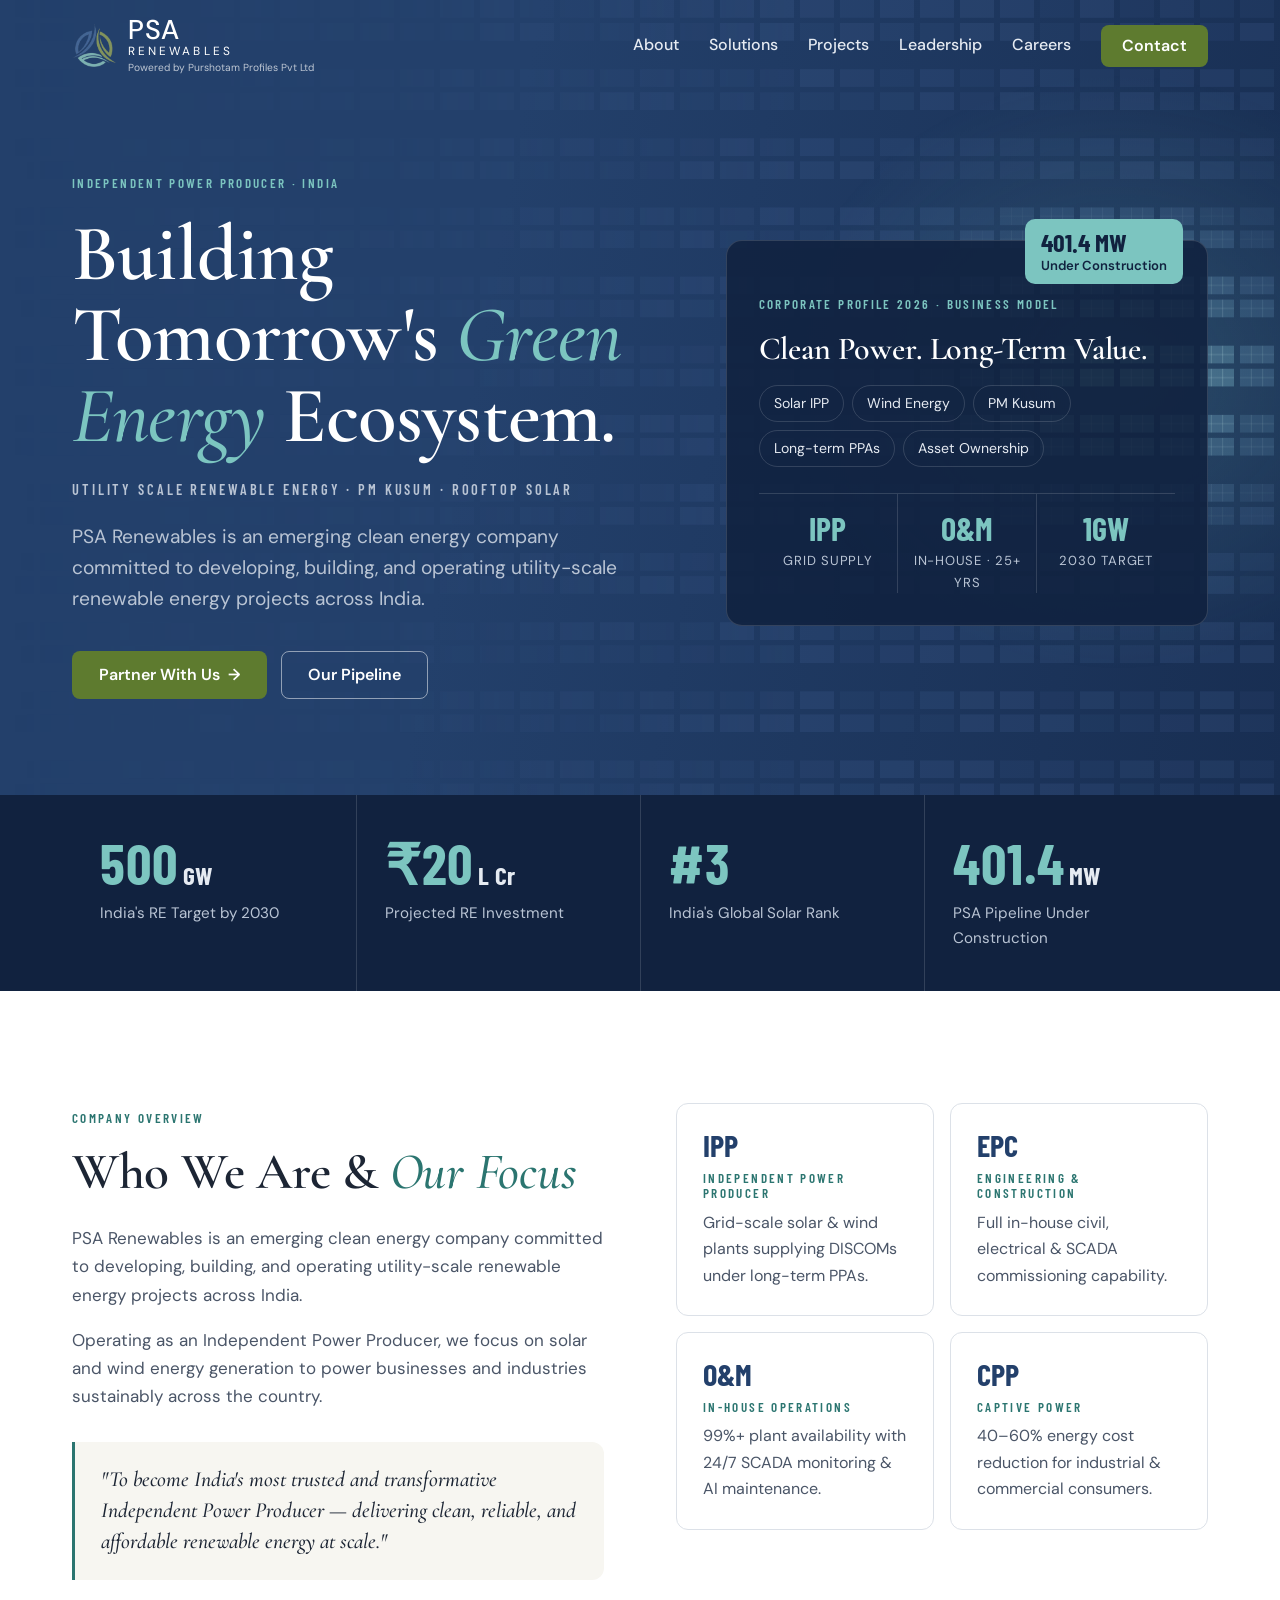
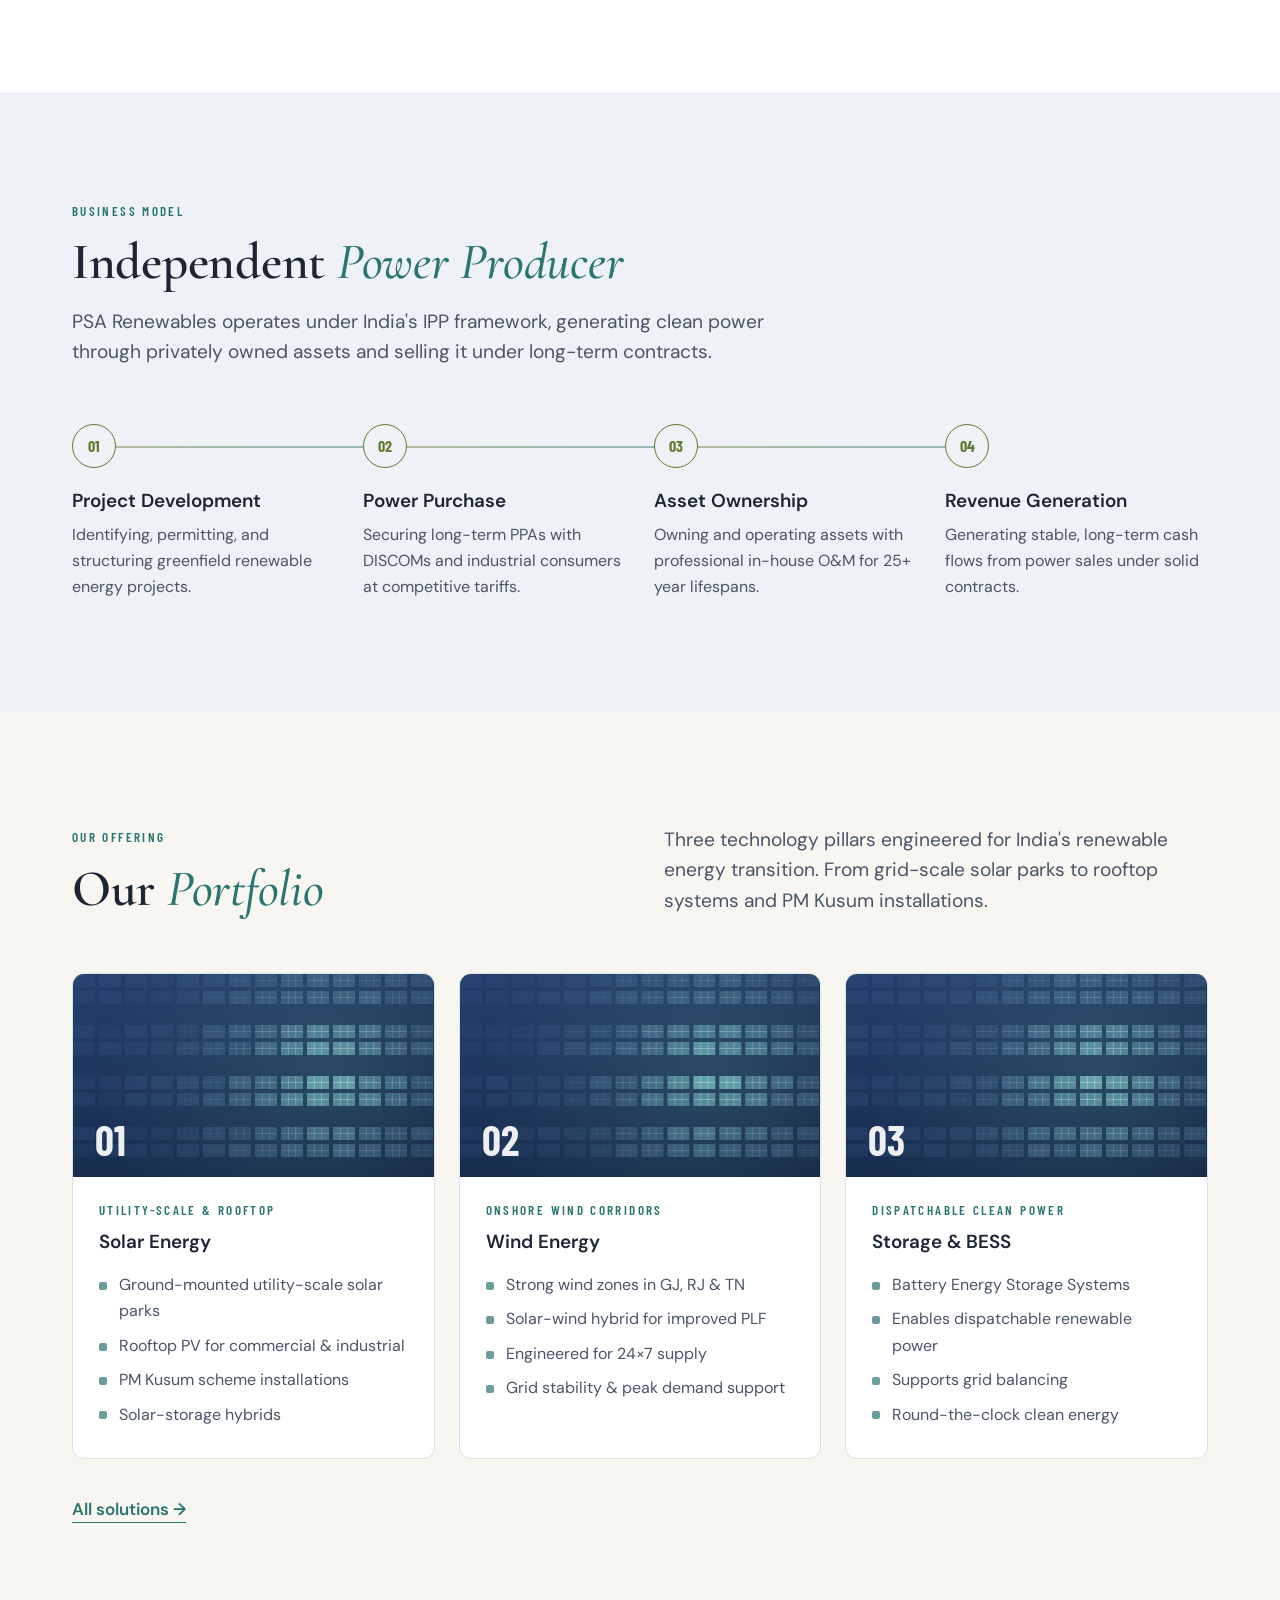
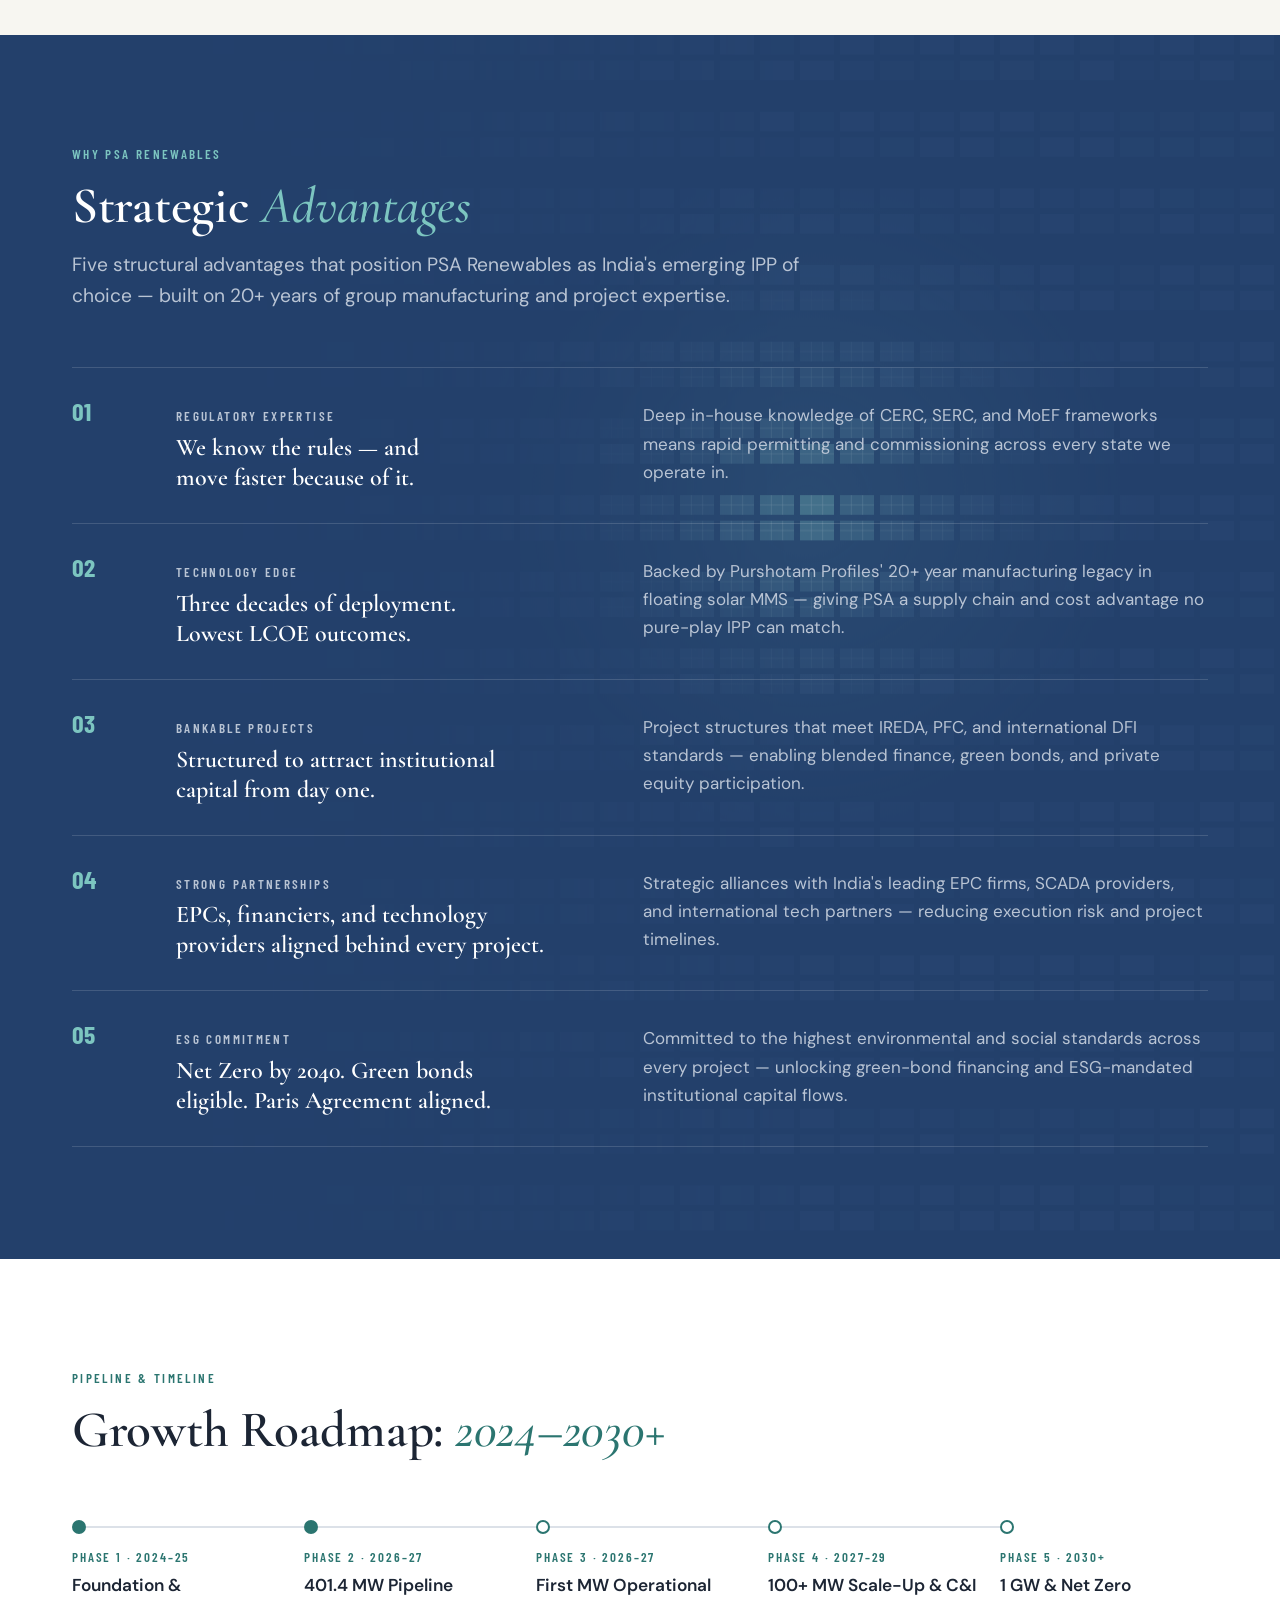
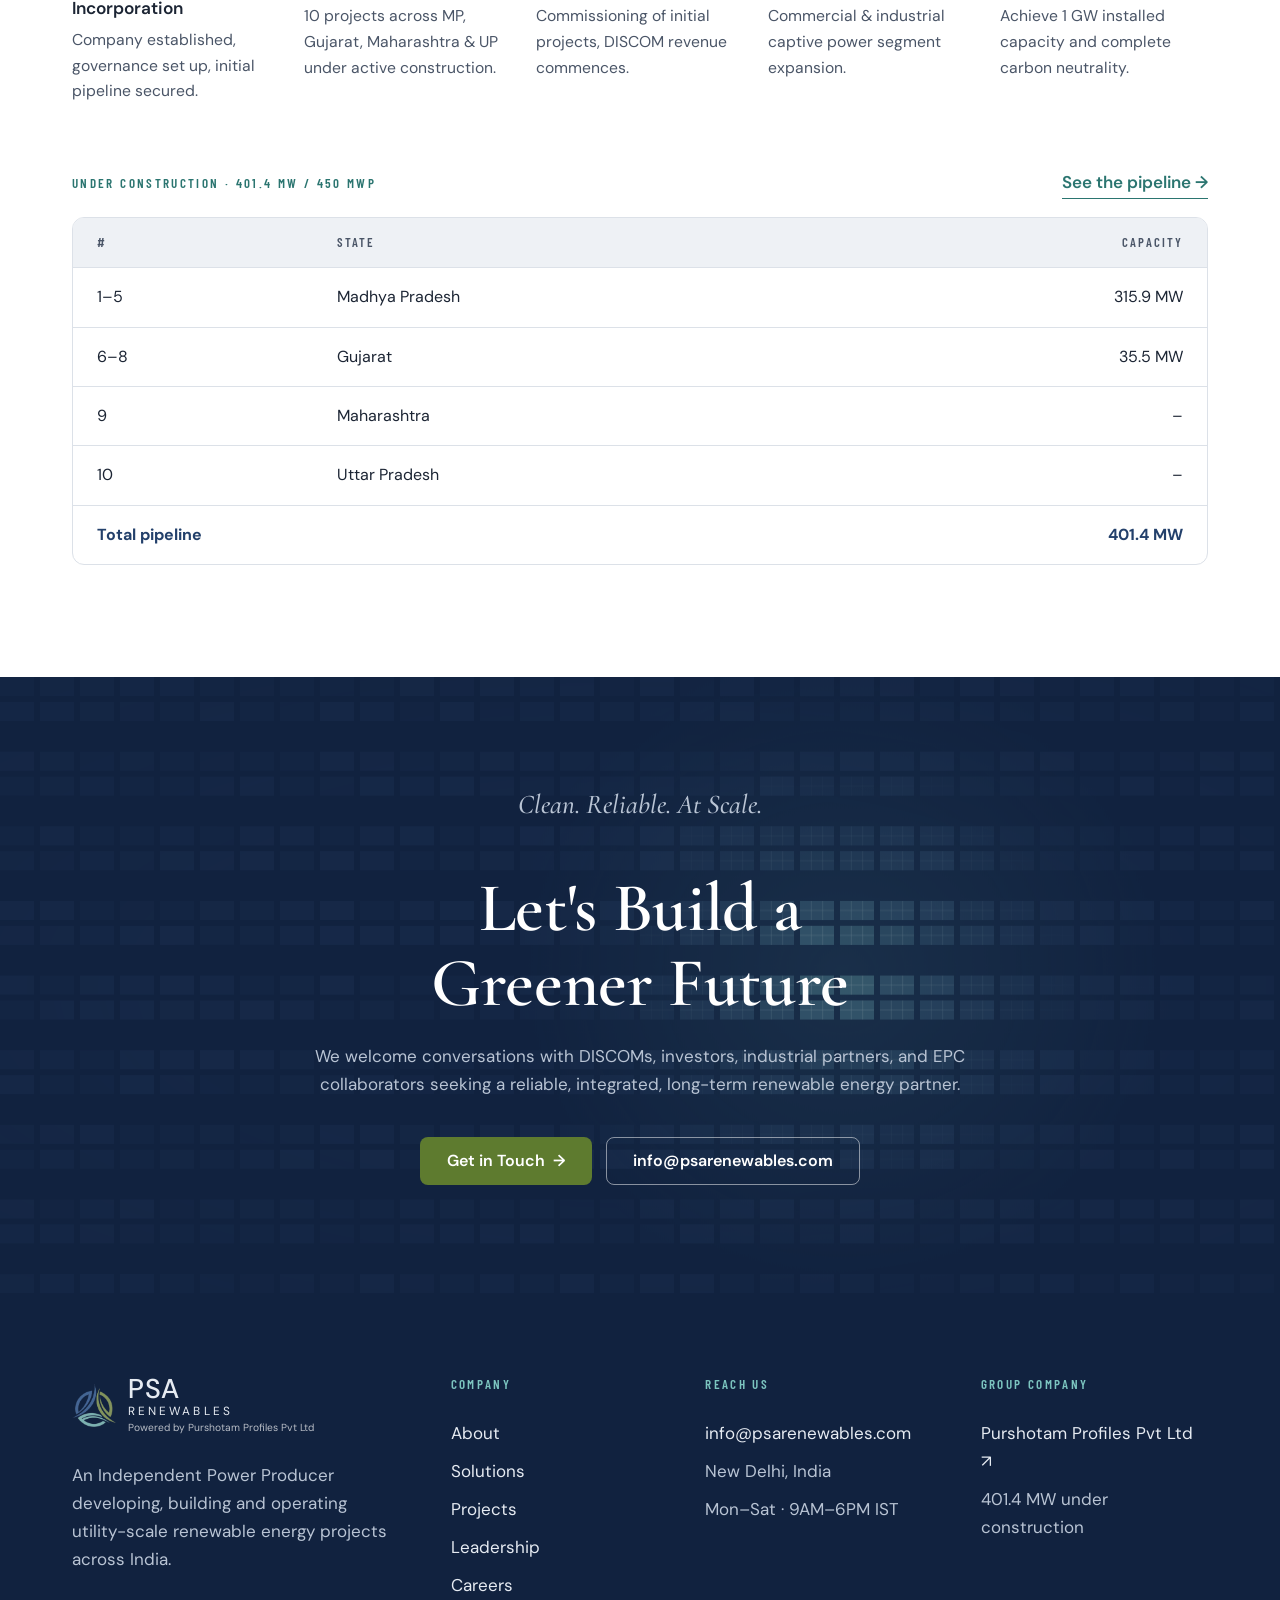
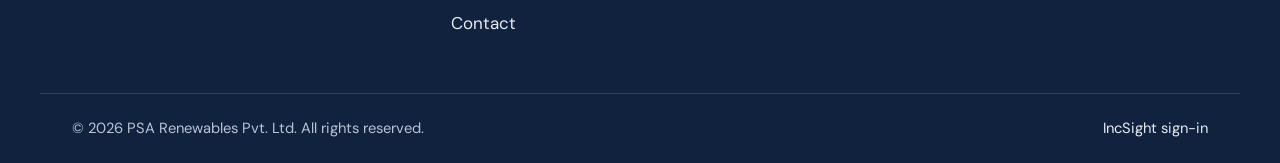
==== index.html @ 925f179a "PSA Renewables website draft Co-Authored-By: Claude Opus 5.5 <noreply@anthropic.com>" ====
<!doctype html>
<html lang="en">
<head>
  <meta charset="utf-8">
  <meta name="viewport" content="width=device-width, initial-scale=1">
  <title>PSA Renewables | Building Tomorrow's Green Energy Ecosystem</title>
  <meta name="description" content="PSA Renewables is an emerging clean energy company committed to developing, building, and operating utility-scale renewable energy projects across India.">
  <link rel="icon" href="assets/logo-mark.png">
  <link rel="preconnect" href="https://fonts.googleapis.com">
  <link rel="preconnect" href="https://fonts.gstatic.com" crossorigin>
  <link href="https://fonts.googleapis.com/css2?family=Barlow+Condensed:wght@600;700&family=Cormorant+Garamond:ital,wght@0,500;0,600;1,500&family=DM+Sans:opsz,wght@9..40,400;9..40,500;9..40,600;9..40,700&display=swap" rel="stylesheet">
  <link rel="stylesheet" href="styles.css">
</head>
<body data-page="home">
  <main id="main">
    <section class="hero">
      <canvas class="panel-field" aria-hidden="true"></canvas>
      <div class="wrap hero-grid">
        <div>
          <span class="label reveal">Independent Power Producer · India</span>
          <h1 class="display reveal">Building Tomorrow's <em class="accent">Green Energy</em> Ecosystem.</h1>
          <p class="tagline reveal">Utility Scale Renewable Energy · PM Kusum · Rooftop Solar</p>
          <p class="lead reveal">PSA Renewables is an emerging clean energy company committed to developing, building, and operating utility-scale renewable energy projects across India.</p>
          <div class="actions reveal">
            <a href="contact.html" class="btn btn-primary">Partner With Us <span aria-hidden="true">→</span></a>
            <a href="projects.html" class="btn btn-ghost">Our Pipeline</a>
          </div>
        </div>
        <aside class="profile reveal" aria-label="Corporate profile">
          <div class="badge"><b><span data-site="pipelineMW">401.4</span> MW</b><span>Under Construction</span></div>
          <span class="label">Corporate Profile 2026 · Business Model</span>
          <h2>Clean Power. Long-Term Value.</h2>
          <ul class="chips">
            <li>Solar IPP</li><li>Wind Energy</li><li>PM Kusum</li><li>Long-term PPAs</li><li>Asset Ownership</li>
          </ul>
          <div class="profile-stats">
            <div><b>IPP</b><span>Grid Supply</span></div>
            <div><b>O&amp;M</b><span>In-House · 25+ Yrs</span></div>
            <div><b>1GW</b><span>2030 Target</span></div>
          </div>
        </aside>
      </div>
    </section>

    <section class="stats" aria-label="Key figures">
      <div class="wrap stats-grid reveal">
        <div class="stat"><b><span data-count="500">500</span><small>GW</small></b><span>India's RE Target by 2030</span></div>
        <div class="stat"><b>₹<span data-count="20">20</span><small>L Cr</small></b><span>Projected RE Investment</span></div>
        <div class="stat"><b>#<span data-count="3">3</span></b><span>India's Global Solar Rank</span></div>
        <div class="stat"><b><span data-count="401.4">401.4</span><small>MW</small></b><span>PSA Pipeline Under Construction</span></div>
      </div>
    </section>

    <section class="section white">
      <div class="wrap two-col">
        <div class="prose">
          <span class="label reveal">Company Overview</span>
          <h2 class="reveal">Who We Are &amp; <em class="accent">Our Focus</em></h2>
          <p class="reveal">PSA Renewables is an emerging clean energy company committed to developing, building, and operating utility-scale renewable energy projects across India.</p>
          <p class="reveal">Operating as an Independent Power Producer, we focus on solar and wind energy generation to power businesses and industries sustainably across the country.</p>
          <blockquote class="quote reveal">"To become India's most trusted and transformative Independent Power Producer — delivering clean, reliable, and affordable renewable energy at scale."</blockquote>
        </div>
        <div class="tiles">
          <article class="tile reveal"><span class="code">IPP</span><span class="label">Independent Power Producer</span><p>Grid-scale solar &amp; wind plants supplying DISCOMs under long-term PPAs.</p></article>
          <article class="tile reveal"><span class="code">EPC</span><span class="label">Engineering &amp; Construction</span><p>Full in-house civil, electrical &amp; SCADA commissioning capability.</p></article>
          <article class="tile reveal"><span class="code">O&amp;M</span><span class="label">In-House Operations</span><p>99%+ plant availability with 24/7 SCADA monitoring &amp; AI maintenance.</p></article>
          <article class="tile reveal"><span class="code">CPP</span><span class="label">Captive Power</span><p>40–60% energy cost reduction for industrial &amp; commercial consumers.</p></article>
        </div>
      </div>
    </section>

    <section class="section mist">
      <div class="wrap">
        <div class="section-head">
          <span class="label reveal">Business Model</span>
          <h2 class="reveal">Independent <em class="accent">Power Producer</em></h2>
          <p class="lead reveal">PSA Renewables operates under India's IPP framework, generating clean power through privately owned assets and selling it under long-term contracts.</p>
        </div>
        <ol class="steps">
          <li class="reveal"><h3>Project Development</h3><p>Identifying, permitting, and structuring greenfield renewable energy projects.</p></li>
          <li class="reveal"><h3>Power Purchase</h3><p>Securing long-term PPAs with DISCOMs and industrial consumers at competitive tariffs.</p></li>
          <li class="reveal"><h3>Asset Ownership</h3><p>Owning and operating assets with professional in-house O&amp;M for 25+ year lifespans.</p></li>
          <li class="reveal"><h3>Revenue Generation</h3><p>Generating stable, long-term cash flows from power sales under solid contracts.</p></li>
        </ol>
      </div>
    </section>

    <section class="section">
      <div class="wrap">
        <div class="section-head split">
          <div class="stack">
            <span class="label reveal">Our Offering</span>
            <h2 class="reveal">Our <em class="accent">Portfolio</em></h2>
          </div>
          <p class="lead reveal">Three technology pillars engineered for India's renewable energy transition. From grid-scale solar parks to rooftop systems and PM Kusum installations.</p>
        </div>
        <div class="cards">
          <article class="card reveal">
            <div class="media"><canvas class="panel-art" aria-hidden="true"></canvas><span class="num">01</span></div>
            <div class="card-body">
              <span class="label">Utility-Scale &amp; Rooftop</span>
              <h3>Solar Energy</h3>
              <ul><li>Ground-mounted utility-scale solar parks</li><li>Rooftop PV for commercial &amp; industrial</li><li>PM Kusum scheme installations</li><li>Solar-storage hybrids</li></ul>
            </div>
          </article>
          <article class="card reveal">
            <div class="media"><canvas class="panel-art" aria-hidden="true"></canvas><span class="num">02</span></div>
            <div class="card-body">
              <span class="label">Onshore Wind Corridors</span>
              <h3>Wind Energy</h3>
              <ul><li>Strong wind zones in GJ, RJ &amp; TN</li><li>Solar-wind hybrid for improved PLF</li><li>Engineered for 24×7 supply</li><li>Grid stability &amp; peak demand support</li></ul>
            </div>
          </article>
          <article class="card reveal">
            <div class="media"><canvas class="panel-art" aria-hidden="true"></canvas><span class="num">03</span></div>
            <div class="card-body">
              <span class="label">Dispatchable Clean Power</span>
              <h3>Storage &amp; BESS</h3>
              <ul><li>Battery Energy Storage Systems</li><li>Enables dispatchable renewable power</li><li>Supports grid balancing</li><li>Round-the-clock clean energy</li></ul>
            </div>
          </article>
        </div>
        <p class="reveal after"><a href="solutions.html" class="link">All solutions →</a></p>
      </div>
    </section>

    <section class="section dark">
      <canvas class="panel-field" aria-hidden="true"></canvas>
      <div class="wrap">
        <div class="section-head">
          <span class="label reveal">Why PSA Renewables</span>
          <h2 class="reveal">Strategic <em class="accent">Advantages</em></h2>
          <p class="lead reveal">Five structural advantages that position PSA Renewables as India's emerging IPP of choice — built on 20+ years of group manufacturing and project expertise.</p>
        </div>
        <ol class="ledger">
          <li class="reveal"><span class="n">01</span><div><span class="label">Regulatory Expertise</span><h3>We know the rules — and move faster because of it.</h3></div><p>Deep in-house knowledge of CERC, SERC, and MoEF frameworks means rapid permitting and commissioning across every state we operate in.</p></li>
          <li class="reveal"><span class="n">02</span><div><span class="label">Technology Edge</span><h3>Three decades of deployment. Lowest LCOE outcomes.</h3></div><p>Backed by Purshotam Profiles' 20+ year manufacturing legacy in floating solar MMS — giving PSA a supply chain and cost advantage no pure-play IPP can match.</p></li>
          <li class="reveal"><span class="n">03</span><div><span class="label">Bankable Projects</span><h3>Structured to attract institutional capital from day one.</h3></div><p>Project structures that meet IREDA, PFC, and international DFI standards — enabling blended finance, green bonds, and private equity participation.</p></li>
          <li class="reveal"><span class="n">04</span><div><span class="label">Strong Partnerships</span><h3>EPCs, financiers, and technology providers aligned behind every project.</h3></div><p>Strategic alliances with India's leading EPC firms, SCADA providers, and international tech partners — reducing execution risk and project timelines.</p></li>
          <li class="reveal"><span class="n">05</span><div><span class="label">ESG Commitment</span><h3>Net Zero by 2040. Green bonds eligible. Paris Agreement aligned.</h3></div><p>Committed to the highest environmental and social standards across every project — unlocking green-bond financing and ESG-mandated institutional capital flows.</p></li>
        </ol>
      </div>
    </section>

    <section class="section white">
      <div class="wrap">
        <div class="section-head">
          <span class="label reveal">Pipeline &amp; Timeline</span>
          <h2 class="reveal">Growth Roadmap: <em class="accent">2024–2030+</em></h2>
        </div>
        <div data-render="phases"></div>
        <div class="table-caption reveal">
          <span class="label">Under Construction · <span data-site="pipelineMW">401.4</span> MW / <span data-site="pipelineMWp">450</span> MWp</span>
          <a href="projects.html" class="link">See the pipeline →</a>
        </div>
        <div class="table-wrap reveal" data-render="pipeline"></div>
      </div>
    </section>

    <section class="section deep cta">
      <canvas class="panel-field full" aria-hidden="true"></canvas>
      <div class="wrap">
        <p class="motto reveal">Clean. Reliable. At Scale.</p>
        <h2 class="reveal">Let's Build a Greener Future</h2>
        <p class="reveal">We welcome conversations with DISCOMs, investors, industrial partners, and EPC collaborators seeking a reliable, integrated, long-term renewable energy partner.</p>
        <div class="actions center reveal">
          <a href="contact.html" class="btn btn-primary">Get in Touch <span aria-hidden="true">→</span></a>
          <a data-site-href="mailto:email" href="mailto:info@psarenewables.com" class="btn btn-ghost" data-site="email">info@psarenewables.com</a>
        </div>
      </div>
    </section>
  </main>

  <script src="js/site.js"></script>
  <script src="js/layout.js"></script>
  <script src="js/main.js"></script>
</body>
</html>
---- styles.css ----
:root {
  --serif: 'Cormorant Garamond', Georgia, serif;
  --sans: 'DM Sans', system-ui, -apple-system, 'Segoe UI', sans-serif;
  --cond: 'Barlow Condensed', 'Arial Narrow', sans-serif;

  --navy: #23406B;
  --navy-deep: #182E52;
  --navy-ink: #11223F;
  --teal: #7CC5C0;
  --teal-ink: #2B7570;
  --olive: #5E7B2F;
  --olive-hover: #4F6A24;
  --olive-light: #8FB060;
  --paper: #F7F6F1;
  --mist: #EEF1F5;
  --white: #FFFFFF;

  --text: #1C2534;
  --muted: #4A5567;
  --on-dark: #E6EBF2;
  --muted-dark: #B9C4D4;
  --line: #DCE1E8;
  --line-dark: rgba(255, 255, 255, .14);

  --radius: 12px;
  --section: 112px;
  --ease: cubic-bezier(.2, .7, .2, 1);
}

*, *::before, *::after { box-sizing: border-box; }
html { -webkit-text-size-adjust: 100%; scroll-behavior: smooth; }
body { margin: 0; background: var(--paper); color: var(--text); font: 400 1.0625rem/1.65 var(--sans); -webkit-font-smoothing: antialiased; }
img { max-width: 100%; display: block; }
a { color: inherit; }
h1, h2, h3 { margin: 0; text-wrap: balance; }
p { margin: 0 0 1em; }
p:last-child { margin-bottom: 0; }
:focus-visible { outline: 2px solid var(--teal); outline-offset: 3px; }
.skip { position: absolute; left: -9999px; top: 8px; z-index: 100; background: var(--white); color: var(--navy); padding: 10px 16px; border-radius: 8px; }
.skip:focus { left: 16px; }

.wrap { width: 100%; max-width: 1200px; margin: 0 auto; padding: 0 32px; }

/* ---------- Type ---------- */
.display { font: 600 clamp(3rem, 6.2vw, 5.4rem)/1.02 var(--serif); letter-spacing: -.01em; }
h2, .h2 { font: 600 clamp(2.2rem, 4vw, 3.4rem)/1.08 var(--serif); letter-spacing: -.005em; }
h3 { font: 600 1.18rem/1.35 var(--sans); }
em.accent { font-style: italic; font-weight: 500; color: var(--teal-ink); }
.dark em.accent, .hero em.accent, .page-hero em.accent { color: var(--teal); }
.label { display: inline-block; font: 600 .82rem/1.2 var(--cond); letter-spacing: .18em; text-transform: uppercase; color: var(--teal-ink); }
.dark .label, .hero .label, .page-hero .label { color: var(--teal); }
.lead { font-size: 1.2rem; line-height: 1.6; color: var(--muted); max-width: 60ch; }
.dark .lead, .hero .lead, .page-hero .lead { color: var(--muted-dark); }
.muted { color: var(--muted); }
.section-head { display: grid; gap: 16px; max-width: 760px; margin-bottom: 56px; }
.section-head.center { margin-inline: auto; text-align: center; justify-items: center; }
.stack { display: grid; gap: 16px; }
.prose h2 { margin: 14px 0 24px; }
.after { margin-top: 36px; }
.actions.center { justify-content: center; }
.section-head.split { max-width: none; grid-template-columns: 1fr 1fr; align-items: end; gap: 48px; }

/* ---------- Buttons ---------- */
.btn { display: inline-flex; align-items: center; justify-content: center; gap: 8px; min-height: 48px; padding: 0 26px; border-radius: 8px; font: 600 1rem/1 var(--sans); text-decoration: none; border: 1.5px solid transparent; transition: background .2s, border-color .2s, color .2s, transform .2s var(--ease); }
.btn:hover { transform: translateY(-1px); }
.btn-primary { background: var(--olive); color: #fff; }
.btn-primary:hover { background: var(--olive-hover); }
.btn-ghost { border-color: rgba(255, 255, 255, .5); color: #fff; }
.btn-ghost:hover { border-color: #fff; background: rgba(255, 255, 255, .06); }
.btn-outline { border-color: var(--navy); color: var(--navy); }
.btn-outline:hover { background: var(--navy); color: #fff; }
.link { color: var(--teal-ink); font-weight: 600; text-decoration: none; border-bottom: 1.5px solid currentColor; padding-bottom: 2px; }
.dark .link { color: var(--teal); }
.actions { display: flex; flex-wrap: wrap; gap: 14px; }

/* ---------- Brand lockup ---------- */
.brand { display: inline-flex; align-items: center; gap: 12px; text-decoration: none; color: #fff; }
.brand-mark { width: 44px; height: auto; flex: none; }
.brand-text { display: flex; flex-direction: column; line-height: 1; }
.brand-psa { font: 500 1.7rem/.9 var(--sans); letter-spacing: .02em; }
.brand-ren { font: 400 .74rem/1 var(--sans); letter-spacing: .26em; text-transform: uppercase; margin-top: 4px; }
.brand-sub { font: 400 .64rem/1 var(--sans); color: rgba(255, 255, 255, .7); margin-top: 5px; }

/* ---------- Nav ---------- */
.nav { position: fixed; inset: 0 0 auto; z-index: 50; color: #fff; transition: background .3s, box-shadow .3s, padding .3s; padding: 18px 0; }
.nav.scrolled, .nav.open { background: rgba(17, 34, 63, .94); backdrop-filter: blur(12px); -webkit-backdrop-filter: blur(12px); box-shadow: 0 1px 0 var(--line-dark); padding: 10px 0; }
.nav-inner { display: flex; align-items: center; gap: 32px; }
.nav-links { display: flex; align-items: center; gap: 30px; margin-left: auto; font: 500 1rem/1 var(--sans); }
.nav-links a:not(.btn) { text-decoration: none; color: var(--on-dark); padding: 8px 0; border-bottom: 2px solid transparent; transition: color .2s, border-color .2s; }
.nav-links a:not(.btn):hover { color: #fff; }
.nav-links a[aria-current="page"]:not(.btn) { color: #fff; border-color: var(--teal); }
.nav-cta { min-height: 42px; padding: 0 20px; }
.nav-toggle { display: none; margin-left: auto; width: 44px; height: 44px; padding: 12px 10px; background: none; border: 0; cursor: pointer; }
.nav-toggle span { display: block; height: 2px; background: #fff; margin: 6px 0; transition: transform .3s; }
.nav.open .nav-toggle span:first-child { transform: translateY(4px) rotate(45deg); }
.nav.open .nav-toggle span:last-child { transform: translateY(-4px) rotate(-45deg); }

/* ---------- Panel fields ---------- */
.panel-field, .panel-art { position: absolute; inset: 0; width: 100%; height: 100%; display: block; }
.panel-field { -webkit-mask-image: linear-gradient(90deg, transparent 0%, rgba(0, 0, 0, .25) 30%, #000 62%); mask-image: linear-gradient(90deg, transparent 0%, rgba(0, 0, 0, .25) 30%, #000 62%); }
.section .panel-field { opacity: .45; }
.panel-field.full { -webkit-mask-image: radial-gradient(120% 100% at 50% 50%, #000 30%, rgba(0, 0, 0, .35) 100%); mask-image: radial-gradient(120% 100% at 50% 50%, #000 30%, rgba(0, 0, 0, .35) 100%); }

/* ---------- Hero ---------- */
.hero { position: relative; overflow: hidden; color: #fff; background: linear-gradient(100deg, var(--navy) 0%, var(--navy) 38%, var(--navy-deep) 100%); padding: 168px 0 96px; }
.hero-grid { position: relative; z-index: 2; display: grid; grid-template-columns: 1.1fr .9fr; gap: 64px; align-items: center; }
.hero .display { margin: 18px 0 22px; }
.hero .tagline { font: 600 .9rem/1.5 var(--cond); letter-spacing: .2em; text-transform: uppercase; color: var(--muted-dark); margin-bottom: 22px; }
.hero .lead { margin-bottom: 36px; }

.profile { background: rgba(17, 34, 63, .88); border: 1px solid var(--line-dark); border-radius: 16px; padding: 48px 32px 32px; position: relative; }
.profile .badge { position: absolute; top: -22px; right: 24px; background: var(--teal); color: var(--navy-ink); border-radius: 10px; padding: 10px 16px; line-height: 1.1; }
.profile .badge b { display: block; font: 700 1.6rem/1 var(--cond); }
.profile .badge > span { font: 600 .82rem/1 var(--sans); }
.profile h2 { font: 600 2rem/1.1 var(--serif); margin: 14px 0 18px; }
.chips { display: flex; flex-wrap: wrap; gap: 8px; margin: 0; padding: 0; list-style: none; }
.chips li { border: 1px solid var(--line-dark); border-radius: 999px; padding: 6px 14px; font-size: .88rem; color: var(--on-dark); }
.profile-stats { display: grid; grid-template-columns: repeat(3, 1fr); margin-top: 26px; border-top: 1px solid var(--line-dark); }
.profile-stats div { padding: 18px 8px 0; text-align: center; }
.profile-stats div + div { border-left: 1px solid var(--line-dark); }
.profile-stats b { display: block; font: 700 2rem/1 var(--cond); color: var(--teal); }
.profile-stats span { display: block; margin-top: 6px; font-size: .82rem; letter-spacing: .06em; text-transform: uppercase; color: var(--muted-dark); }

/* ---------- Stats band ---------- */
.stats { background: var(--navy-ink); color: #fff; }
.stats-grid { display: grid; grid-template-columns: repeat(4, 1fr); }
.stat { padding: 40px 28px; }
.stat + .stat { border-left: 1px solid var(--line-dark); }
.stat b { display: block; font: 700 clamp(2.6rem, 4.4vw, 3.6rem)/1 var(--cond); color: var(--teal); letter-spacing: .01em; }
.stat b small { font-size: .45em; margin-left: 4px; color: var(--on-dark); }
.stat > span { display: block; margin-top: 10px; font-size: .95rem; color: var(--muted-dark); }

/* ---------- Sections ---------- */
.section { padding: var(--section) 0; position: relative; }
.section.white { background: var(--white); }
.section.mist { background: var(--mist); }
.section.dark { background: var(--navy); color: #fff; overflow: hidden; }
.section.deep { background: var(--navy-ink); color: #fff; overflow: hidden; }
.section.dark p, .section.deep p { color: var(--muted-dark); }
.section > .wrap { position: relative; z-index: 2; }

.two-col { display: grid; grid-template-columns: 1fr 1fr; gap: 72px; align-items: start; }
.prose p { color: var(--muted); }
.quote { margin: 32px 0 0; padding: 22px 26px; border-left: 3px solid var(--teal-ink); background: var(--white); font: italic 500 1.35rem/1.45 var(--serif); color: var(--text); border-radius: 0 var(--radius) var(--radius) 0; }
.mist .quote, .white .quote { background: var(--paper); }

.tiles { display: grid; grid-template-columns: 1fr 1fr; gap: 16px; }
.tile { display: grid; align-content: start; justify-items: start; background: var(--white); border: 1px solid var(--line); border-radius: var(--radius); padding: 26px; transition: border-color .25s, transform .25s var(--ease), box-shadow .25s; }
.tile:hover { border-color: #B8C4D4; transform: translateY(-3px); box-shadow: 0 12px 30px -18px rgba(17, 34, 63, .35); }
.tile .code { font: 700 1.9rem/1 var(--cond); color: var(--navy); }
.tile .label { margin: 10px 0 8px; }
.tile p { color: var(--muted); font-size: 1rem; }

/* Numbered steps joined by a line */
.steps { list-style: none; margin: 0; padding: 0; display: grid; grid-template-columns: repeat(var(--n, 4), 1fr); gap: 28px; counter-reset: step; }
.steps li { position: relative; padding-top: 64px; counter-increment: step; }
.steps li::before { content: counter(step, decimal-leading-zero); position: absolute; top: 0; left: 0; width: 44px; height: 44px; border-radius: 50%; display: grid; place-items: center; border: 1.5px solid var(--olive); color: var(--olive); font: 700 1rem/1 var(--cond); background: inherit; z-index: 1; }
.steps li::after { content: ""; position: absolute; top: 22px; left: 44px; right: -28px; height: 1.5px; background: linear-gradient(90deg, var(--olive), var(--teal-ink)); opacity: .45; }
.steps li:last-child::after { display: none; }
.steps p { color: var(--muted); font-size: 1rem; margin-top: 8px; }
.steps .stage { display: block; font: 600 .8rem/1 var(--cond); letter-spacing: .16em; text-transform: uppercase; color: var(--teal-ink); margin-bottom: 8px; }

/* Cards with panel artwork */
.cards { display: grid; grid-template-columns: repeat(var(--n, 3), 1fr); gap: 24px; }
.card { background: var(--white); border: 1px solid var(--line); border-radius: var(--radius); overflow: hidden; display: flex; flex-direction: column; transition: transform .3s var(--ease), box-shadow .3s; }
.card:hover { transform: translateY(-4px); box-shadow: 0 18px 40px -22px rgba(17, 34, 63, .45); }
.media { position: relative; aspect-ratio: 16 / 9; background: linear-gradient(160deg, var(--navy) 0%, var(--navy-ink) 100%); overflow: hidden; }
.media img { position: absolute; inset: 0; width: 100%; height: 100%; object-fit: cover; }
.media .num { position: absolute; left: 22px; bottom: 16px; font: 700 2.6rem/1 var(--cond); color: rgba(255, 255, 255, .92); z-index: 1; }
.card-body { padding: 26px 26px 30px; display: grid; gap: 10px; align-content: start; }
.card-body ul { margin: 8px 0 0; padding: 0; list-style: none; display: grid; gap: 8px; }
.card-body li { position: relative; padding-left: 20px; color: var(--muted); font-size: 1rem; }
.card-body li::before { content: ""; position: absolute; left: 0; top: .62em; width: 8px; height: 8px; border-radius: 2px; background: var(--teal-ink); opacity: .7; }

/* Advantages: a ruled list on dark */
.ledger { list-style: none; margin: 0; padding: 0; border-top: 1px solid var(--line-dark); }
.ledger li { display: grid; grid-template-columns: 72px 1fr 1.3fr; gap: 32px; padding: 30px 0; border-bottom: 1px solid var(--line-dark); align-items: baseline; transition: background .25s; }
.ledger .n { font: 700 1.6rem/1 var(--cond); color: var(--teal); }
.ledger .label { color: var(--muted-dark); margin-bottom: 8px; display: block; }
.ledger h3 { font: 600 1.5rem/1.25 var(--serif); color: #fff; }
.ledger p { margin: 0; }

/* Roadmap */
.phases { list-style: none; margin: 0 0 64px; padding: 0; display: grid; grid-template-columns: repeat(5, 1fr); gap: 24px; }
.phases li { position: relative; padding-top: 36px; }
.phases li::before { content: ""; position: absolute; top: 6px; left: 0; width: 14px; height: 14px; border-radius: 50%; border: 2px solid var(--teal-ink); background: var(--paper); z-index: 1; }
.phases li.done::before { background: var(--teal-ink); }
.phases li::after { content: ""; position: absolute; top: 12px; left: 14px; right: -24px; height: 2px; background: var(--line); }
.phases li:last-child::after { display: none; }
.phase-when { display: block; font: 600 .82rem/1.2 var(--cond); letter-spacing: .14em; text-transform: uppercase; color: var(--teal-ink); margin-bottom: 8px; }
.phases h3 { font-size: 1.08rem; margin-bottom: 6px; }
.phases p { color: var(--muted); font-size: .98rem; }
.white .phases li::before { background: var(--white); }
.white .phases li.done::before { background: var(--teal-ink); }

.table-wrap { overflow-x: auto; border: 1px solid var(--line); border-radius: var(--radius); background: var(--white); }
.pipeline { width: 100%; border-collapse: collapse; font-size: 1rem; }
.pipeline th { text-align: left; font: 600 .8rem/1 var(--cond); letter-spacing: .16em; text-transform: uppercase; color: var(--muted); padding: 18px 24px; border-bottom: 1px solid var(--line); background: var(--mist); }
.pipeline td { padding: 16px 24px; border-bottom: 1px solid var(--line); }
.pipeline td:last-child, .pipeline th:last-child { text-align: right; font-variant-numeric: tabular-nums; }
.pipeline tfoot td { font-weight: 700; border-bottom: 0; color: var(--navy); }
.table-caption { display: flex; justify-content: space-between; align-items: baseline; gap: 16px; flex-wrap: wrap; margin-bottom: 18px; }

/* Call to action */
.cta { text-align: center; }
.cta .wrap { display: grid; justify-items: center; gap: 22px; }
.cta .motto { font: italic 500 1.7rem/1.2 var(--serif); color: var(--teal); }
.cta h2 { font-size: clamp(2.6rem, 5.4vw, 4.4rem); max-width: 16ch; }
.cta p { max-width: 60ch; }

.cta .cta-cards { grid-template-columns: repeat(3, 1fr); justify-items: stretch; text-align: left; margin-top: 48px; gap: 20px; }
.section.dark .tile p, .section.deep .tile p { color: var(--muted); }
.section.dark .tile .label, .section.deep .tile .label { color: var(--teal-ink); }
.section.dark .tile .link, .section.deep .tile .link { color: var(--teal-ink); }

/* ---------- Inner page header ---------- */
.page-hero { position: relative; overflow: hidden; color: #fff; background: linear-gradient(100deg, var(--navy) 0%, var(--navy-deep) 100%); padding: 176px 0 96px; }
.page-hero .wrap { position: relative; z-index: 2; }
.page-hero h1 { font: 600 clamp(2.8rem, 5.6vw, 4.8rem)/1.04 var(--serif); margin: 16px 0 22px; max-width: 22ch; }
.anchor-chips { display: flex; flex-wrap: wrap; gap: 10px; margin-top: 36px; padding: 0; list-style: none; }
.anchor-chips a { display: inline-block; text-decoration: none; border: 1px solid var(--line-dark); border-radius: 999px; padding: 9px 16px; font-size: .95rem; color: var(--on-dark); transition: border-color .2s, background .2s; }
.anchor-chips a:hover { border-color: var(--teal); background: rgba(124, 197, 192, .08); }

/* ---------- Solutions ---------- */
.solution { display: grid; grid-template-columns: 1fr 1.1fr; gap: 64px; align-items: center; padding: 72px 0; border-top: 1px solid var(--line); scroll-margin-top: 90px; }
.solution:first-child { border-top: 0; padding-top: 0; }
.solution:nth-child(even) .solution-media { order: 2; }
.solution-media { position: relative; aspect-ratio: 4 / 3; border-radius: 16px; overflow: hidden; background: linear-gradient(160deg, var(--navy) 0%, var(--navy-ink) 100%); }
.solution-media .flag { position: absolute; left: 20px; bottom: 20px; z-index: 1; background: rgba(17, 34, 63, .9); border: 1px solid var(--line-dark); border-radius: 10px; padding: 14px 18px; color: #fff; }
.solution-media .flag b { display: block; font: 700 2rem/1 var(--cond); color: var(--teal); }
.solution-media .flag span { font-size: .9rem; color: var(--on-dark); }
.solution-media .idx { position: absolute; top: 18px; left: 22px; z-index: 1; font: 700 1rem/1 var(--cond); letter-spacing: .16em; color: rgba(255, 255, 255, .8); }
.solution h2 { margin: 12px 0 8px; font-size: clamp(2rem, 3.4vw, 2.8rem); }
.solution .sub { font: 600 .92rem/1.4 var(--cond); letter-spacing: .12em; text-transform: uppercase; color: var(--muted); margin-bottom: 18px; }
.solution > div > p { color: var(--muted); }
.features { list-style: none; margin: 24px 0; padding: 0; display: grid; gap: 16px; }
.features li { padding-left: 18px; border-left: 2px solid var(--teal-ink); }
.features b { display: block; font-weight: 600; margin-bottom: 2px; }
.features span { color: var(--muted); font-size: 1rem; }
.facts { display: grid; grid-template-columns: repeat(3, 1fr); border-top: 1px solid var(--line); }
.facts div { padding: 16px 12px 0 0; }
.facts b { display: block; font: 700 1.9rem/1 var(--cond); color: var(--navy); }
.facts span { font-size: .9rem; color: var(--muted); }

.platform { display: grid; grid-template-columns: repeat(4, 1fr); gap: 1px; background: var(--line-dark); border: 1px solid var(--line-dark); border-radius: var(--radius); overflow: hidden; }
.platform div { background: var(--navy); padding: 30px 26px; display: grid; gap: 10px; align-content: start; }
.platform b { font: 700 2rem/1 var(--cond); color: var(--teal); margin-top: 10px; }
.platform small { font-size: .85rem; letter-spacing: .1em; text-transform: uppercase; color: var(--muted-dark); }

/* ---------- Contact ---------- */
.reach { display: grid; grid-template-columns: repeat(4, 1fr); gap: 20px; }
.reach.pairs { grid-template-columns: 1fr 1fr; }
.reach .tile { display: grid; gap: 8px; align-content: start; }
.reach .tile b { font: 600 1.15rem/1.35 var(--sans); word-break: break-word; }
.reach .tile a.link { justify-self: start; margin-top: 6px; }
.office { display: grid; grid-template-columns: 1fr 1fr; gap: 24px; margin-top: 24px; }
.office .tile p { color: var(--text); }

/* ---------- Leadership ---------- */
.leaders { display: grid; grid-template-columns: 1fr 1fr; gap: 24px; }
.leader { display: grid; grid-template-columns: 120px 1fr; gap: 24px; align-items: center; background: var(--white); border: 1px solid var(--line); border-radius: var(--radius); padding: 24px; }
.leader h3 { font: 600 1.6rem/1.2 var(--serif); margin: 6px 0 4px; }
.leader-photo, .member-photo { border-radius: 10px; object-fit: cover; }
.leader-photo { width: 120px; height: 140px; }
.initials { display: grid; place-items: center; background: linear-gradient(160deg, var(--navy), var(--navy-ink)); color: var(--teal); font: 700 2.2rem/1 var(--cond); letter-spacing: .04em; }
.members { display: grid; grid-template-columns: repeat(5, 1fr); gap: 20px; }
.member { background: var(--white); border: 1px solid var(--line); border-radius: var(--radius); padding: 18px; }
.member-photo { width: 100%; aspect-ratio: 1; margin-bottom: 14px; }
.member p { color: var(--muted); font-size: .98rem; margin-top: 4px; }

/* ---------- Careers ---------- */
.roles { list-style: none; margin: 0; padding: 0; border-top: 1px solid var(--line); }
.roles li { display: grid; grid-template-columns: 1.4fr 1fr 1fr auto; gap: 24px; align-items: center; padding: 22px 0; border-bottom: 1px solid var(--line); }
.roles span { color: var(--muted); }

/* ---------- Footer ---------- */
.footer { background: var(--navy-ink); color: var(--on-dark); padding: 80px 0 0; }
.footer-grid { display: grid; grid-template-columns: 1.6fr 1fr 1.1fr 1.1fr; gap: 48px; padding-bottom: 56px; }
.footer h2 { font: 600 .82rem/1.2 var(--cond); letter-spacing: .18em; text-transform: uppercase; color: var(--teal); margin-bottom: 16px; }
.footer-grid > div, .footer-grid > nav { display: grid; gap: 10px; align-content: start; }
.footer a { text-decoration: none; color: var(--on-dark); }
.footer a:hover { color: #fff; text-decoration: underline; }
.footer p { margin: 0; color: var(--muted-dark); }
.footer-brand p { margin-top: 18px; max-width: 36ch; }
.footer-bottom { display: flex; justify-content: space-between; gap: 16px; flex-wrap: wrap; padding: 22px 32px; border-top: 1px solid var(--line-dark); font-size: .92rem; color: var(--muted-dark); }

/* ---------- Cursor ball ---------- */
.cursor, .cursor-ring { position: fixed; top: 0; left: 0; z-index: 9999; pointer-events: none; border-radius: 50%; opacity: 0; }
.cursor { width: 10px; height: 10px; margin: -5px 0 0 -5px; background: var(--olive-light); transition: opacity .25s; }
.cursor-ring { width: 38px; height: 38px; margin: -19px 0 0 -19px; border: 1.5px solid rgba(143, 176, 96, .55); transition: opacity .25s, width .3s var(--ease), height .3s var(--ease), margin .3s var(--ease), background .3s, border-color .3s; }
.has-cursor .cursor, .has-cursor .cursor-ring { opacity: 1; }
.has-cursor, .has-cursor a, .has-cursor button { cursor: none; }
.cursor-big .cursor { opacity: 0; }
.cursor-big .cursor-ring { width: 64px; height: 64px; margin: -32px 0 0 -32px; border-color: rgba(143, 176, 96, .85); background: rgba(143, 176, 96, .14); }

/* ---------- Motion ---------- */
.motion .reveal { opacity: 0; transform: translateY(22px); transition: opacity .8s var(--ease), transform .8s var(--ease); }
.motion .reveal.in { opacity: 1; transform: none; }

/* ---------- Responsive ---------- */
@media (max-width: 1080px) {
  .members { grid-template-columns: repeat(3, 1fr); }
  .reach { grid-template-columns: 1fr 1fr; }
  .platform { grid-template-columns: 1fr 1fr; }
  .footer-grid { grid-template-columns: 1fr 1fr; }
}

@media (max-width: 960px) {
  :root { --section: 80px; }
  .nav-toggle { display: block; }
  .nav-links { position: absolute; top: 100%; left: 0; right: 0; flex-direction: column; align-items: stretch; gap: 0; padding: 8px 24px 24px; background: rgba(17, 34, 63, .98); border-top: 1px solid var(--line-dark); display: none; }
  .nav.open .nav-links { display: flex; }
  .nav-links a:not(.btn) { padding: 14px 0; border-bottom: 1px solid var(--line-dark); font-size: 1.1rem; }
  .nav-links a[aria-current="page"]:not(.btn) { border-color: var(--line-dark); color: var(--teal); }
  .nav-cta { margin-top: 18px; min-height: 50px; }

  .hero { padding: 132px 0 72px; }
  .hero-grid, .two-col, .solution, .section-head.split, .leaders { grid-template-columns: 1fr; gap: 44px; }
  .solution:nth-child(even) .solution-media { order: 0; }
  .panel-field { -webkit-mask-image: linear-gradient(180deg, rgba(0, 0, 0, .55) 0%, rgba(0, 0, 0, .2) 55%, #000 100%); mask-image: linear-gradient(180deg, rgba(0, 0, 0, .55) 0%, rgba(0, 0, 0, .2) 55%, #000 100%); }
  .stats-grid { grid-template-columns: 1fr 1fr; }
  .stat:nth-child(3) { border-left: 0; }
  .stat:nth-child(n+3) { border-top: 1px solid var(--line-dark); }
  .cards { grid-template-columns: 1fr; }
  .steps, .phases { grid-template-columns: 1fr; gap: 0; }
  .steps li { padding: 0 0 32px 68px; }
  .steps li::after { top: 44px; left: 22px; right: auto; bottom: 0; width: 1.5px; height: auto; background: linear-gradient(180deg, var(--olive), var(--teal-ink)); }
  .phases li { padding: 0 0 28px 34px; }
  .phases li::before { top: 4px; }
  .phases li::after { top: 18px; left: 6px; right: auto; bottom: 0; width: 2px; height: auto; }
  .ledger li { grid-template-columns: 48px 1fr; gap: 12px 18px; }
  .ledger li p { grid-column: 2; }
  .roles li { grid-template-columns: 1fr auto; gap: 6px 16px; }
  .roles li span { grid-column: 1; }
  .roles li .btn { grid-column: 2; grid-row: 1 / span 3; }
}

@media (max-width: 600px) {
  body { font-size: 1rem; }
  .wrap { padding: 0 16px; }
  .footer-bottom { padding: 20px 16px; }
  .brand-mark { width: 38px; }
  .brand-psa { font-size: 1.45rem; }
  .brand-sub { display: none; }
  .profile { padding: 26px 20px 22px; }
  .profile-stats b { font-size: 1.6rem; }
  .profile-stats span { font-size: .72rem; letter-spacing: .04em; }
  .stat { padding: 28px 16px; }
  .tiles, .reach, .reach.pairs, .office, .platform, .footer-grid, .cta .cta-cards { grid-template-columns: 1fr; }
  .pipeline th, .pipeline td { padding: 14px 14px; }
  .members { grid-template-columns: 1fr 1fr; }
  .leader { grid-template-columns: 88px 1fr; gap: 16px; padding: 18px; }
  .leader-photo { width: 88px; height: 104px; }
  .facts b { font-size: 1.6rem; }
  .quote { font-size: 1.2rem; }
  .actions .btn { flex: 1 1 100%; }
}

@media (prefers-reduced-motion: reduce) {
  html { scroll-behavior: auto; }
  .btn, .tile, .card { transition: none; }
}
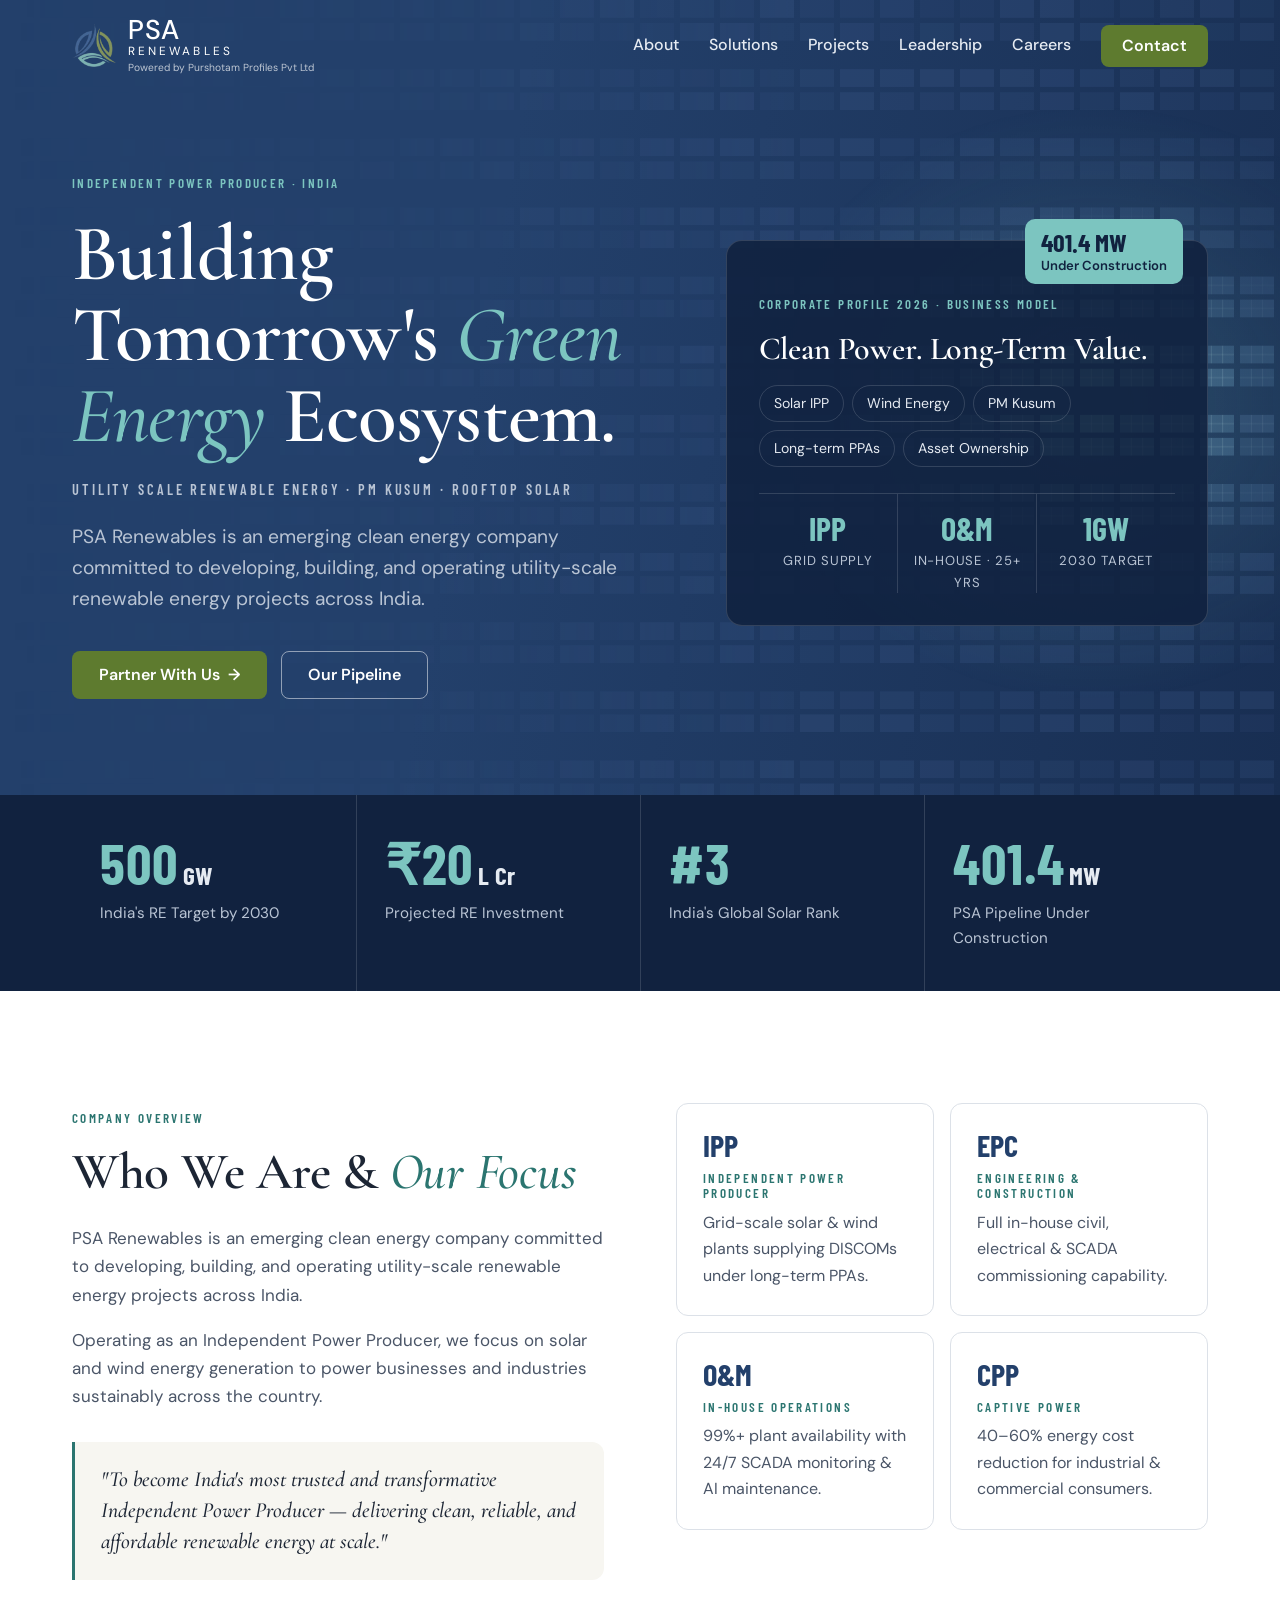
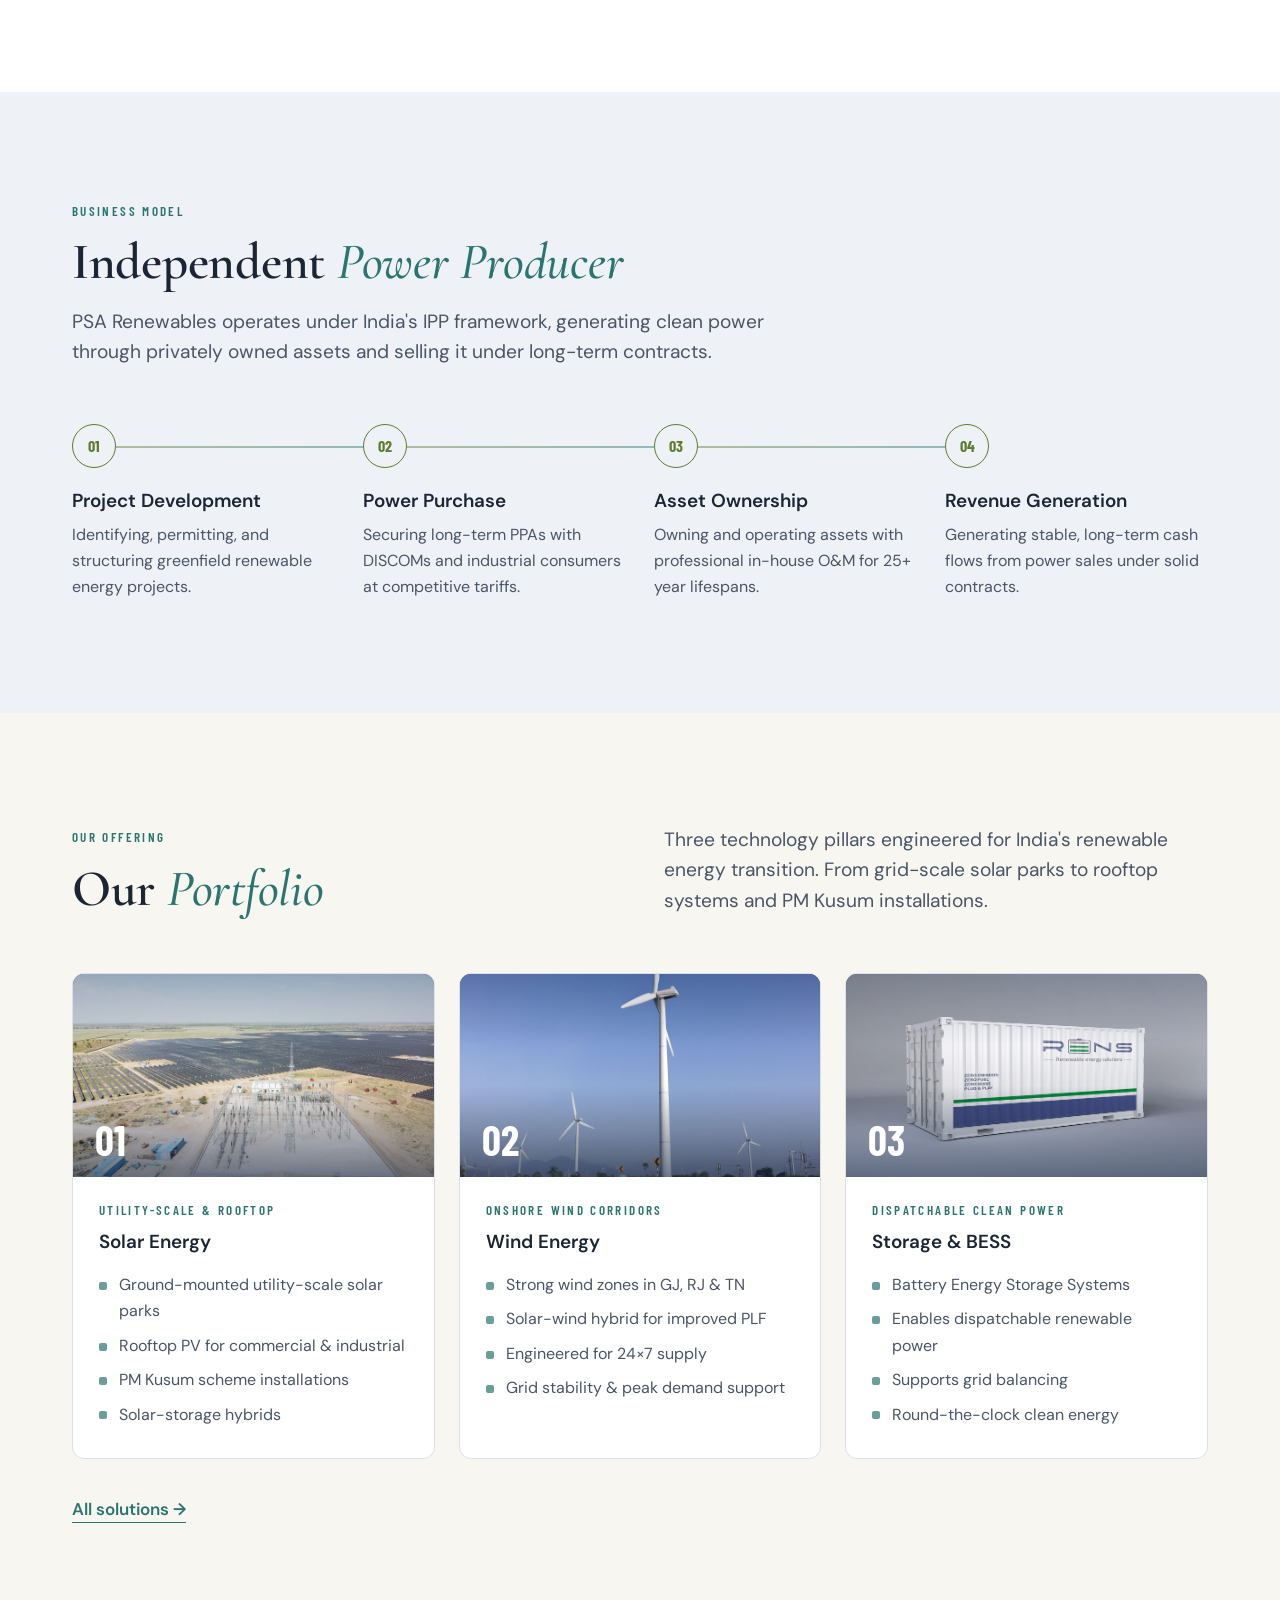
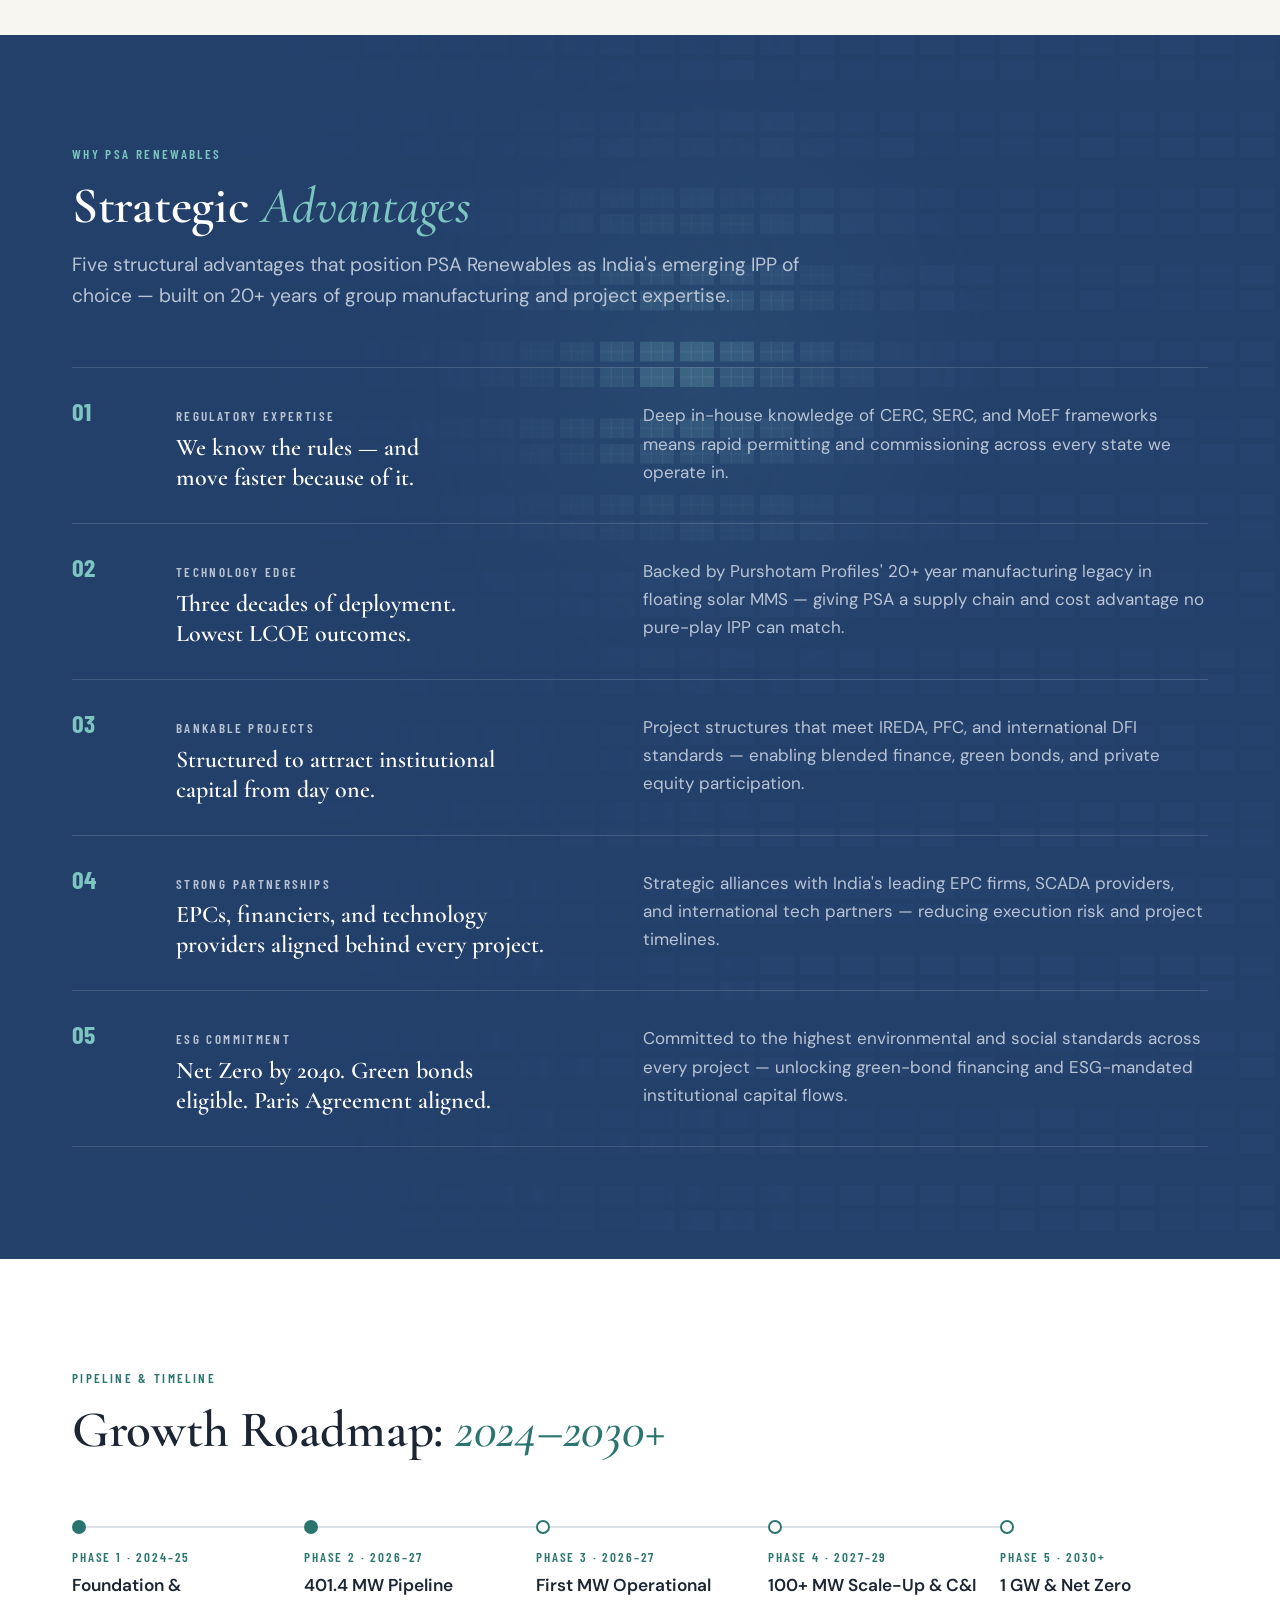
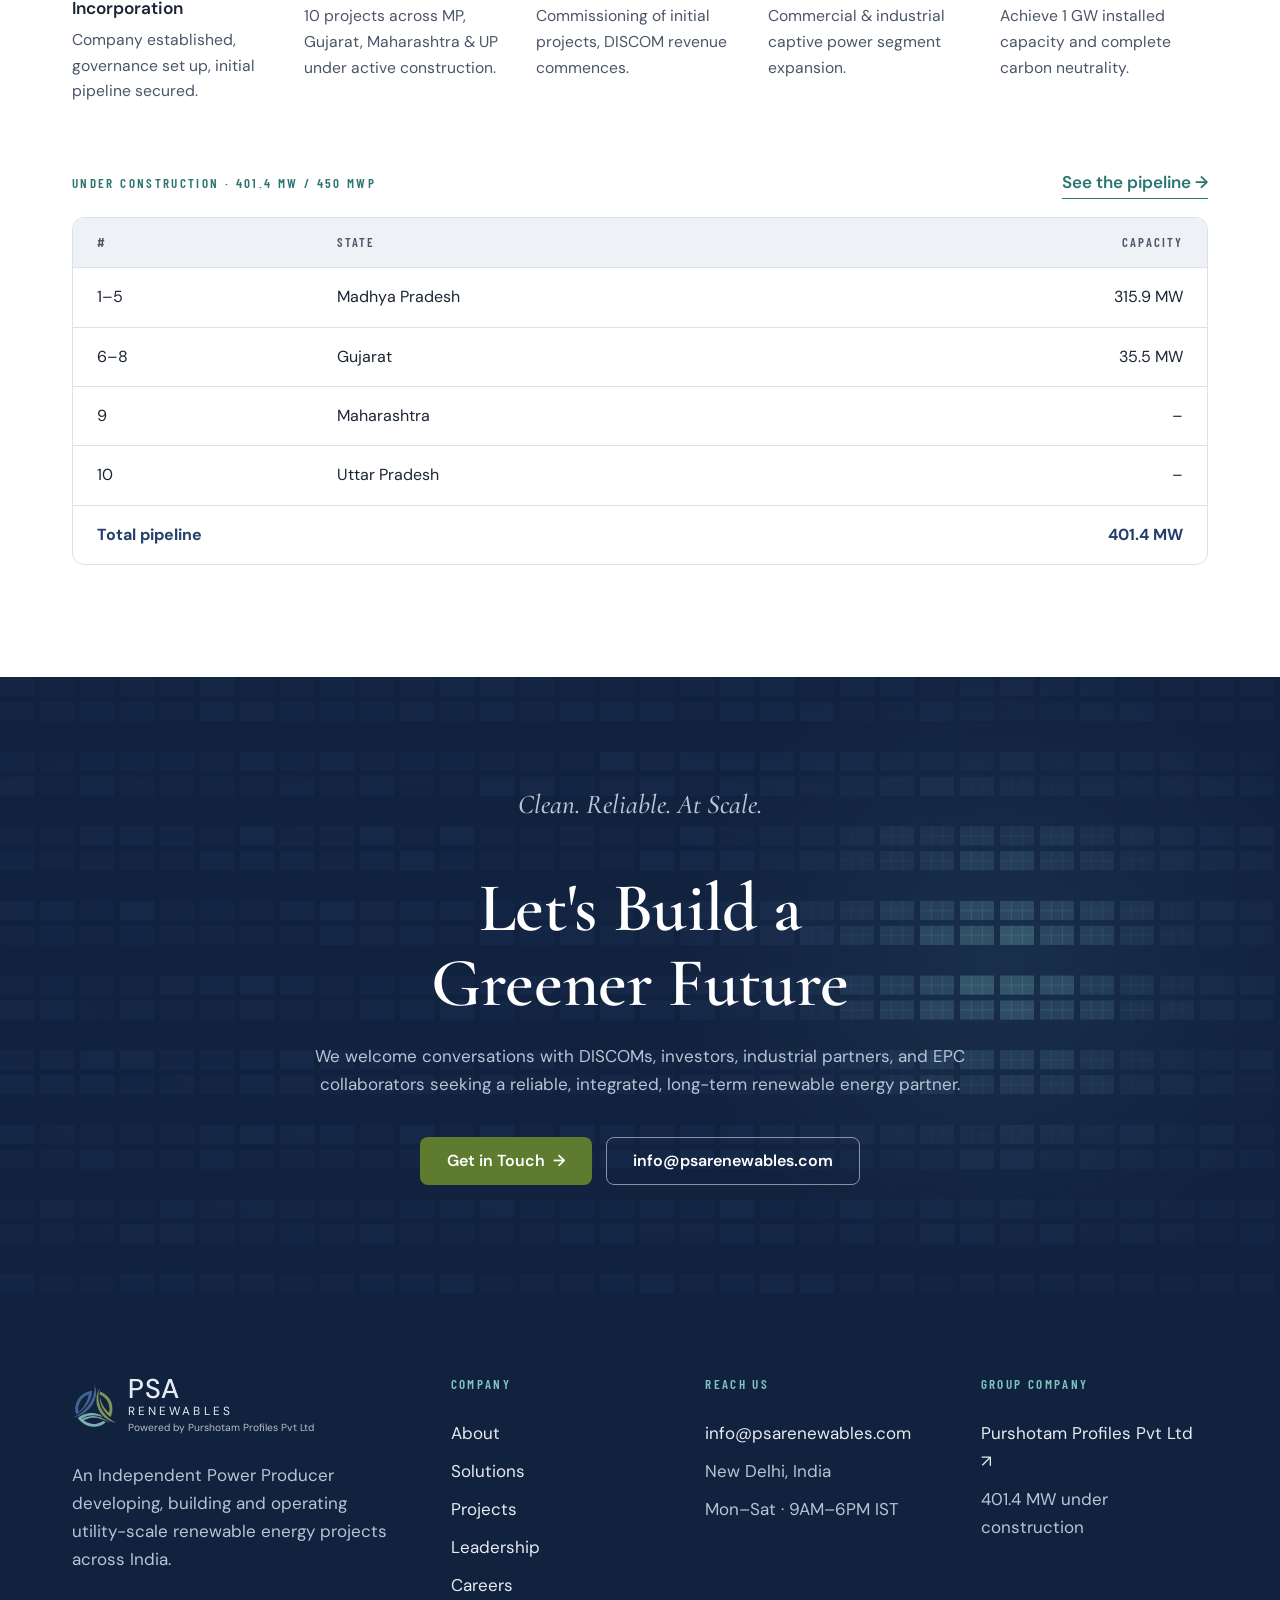
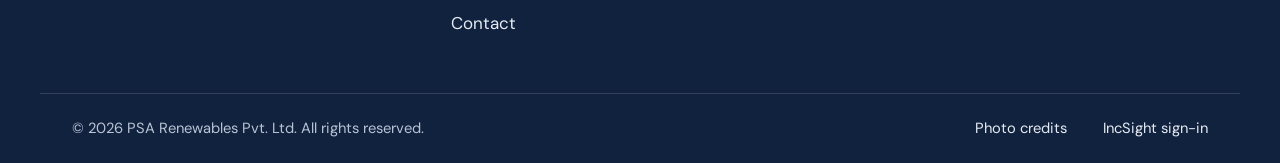
==== commit f7884370: "Sample photos on home cards and solutions, photo credits page Co-Authored-By: Claude Opus 5.5 <norep" ====
--- a/index.html
+++ b/index.html
@@ -96,7 +96,7 @@
         </div>
         <div class="cards">
           <article class="card reveal">
-            <div class="media"><canvas class="panel-art" aria-hidden="true"></canvas><span class="num">01</span></div>
+            <div class="media"><img src="assets/photos/home-solar.jpg" alt="Solar power plant at Bhadla, Rajasthan" loading="lazy"><span class="num">01</span></div>
             <div class="card-body">
               <span class="label">Utility-Scale &amp; Rooftop</span>
               <h3>Solar Energy</h3>
@@ -104,7 +104,7 @@
             </div>
           </article>
           <article class="card reveal">
-            <div class="media"><canvas class="panel-art" aria-hidden="true"></canvas><span class="num">02</span></div>
+            <div class="media"><img src="assets/photos/home-wind.jpg" alt="Wind turbines near Kanyakumari, Tamil Nadu" loading="lazy"><span class="num">02</span></div>
             <div class="card-body">
               <span class="label">Onshore Wind Corridors</span>
               <h3>Wind Energy</h3>
@@ -112,7 +112,7 @@
             </div>
           </article>
           <article class="card reveal">
-            <div class="media"><canvas class="panel-art" aria-hidden="true"></canvas><span class="num">03</span></div>
+            <div class="media"><img src="assets/photos/home-storage.jpg" alt="Containerised battery energy storage system" loading="lazy"><span class="num">03</span></div>
             <div class="card-body">
               <span class="label">Dispatchable Clean Power</span>
               <h3>Storage &amp; BESS</h3>
--- a/styles.css
+++ b/styles.css
@@ -166,7 +166,7 @@
 .card:hover { transform: translateY(-4px); box-shadow: 0 18px 40px -22px rgba(17, 34, 63, .45); }
 .media { position: relative; aspect-ratio: 16 / 9; background: linear-gradient(160deg, var(--navy) 0%, var(--navy-ink) 100%); overflow: hidden; }
 .media img { position: absolute; inset: 0; width: 100%; height: 100%; object-fit: cover; }
-.media .num { position: absolute; left: 22px; bottom: 16px; font: 700 2.6rem/1 var(--cond); color: rgba(255, 255, 255, .92); z-index: 1; }
+.media .num { position: absolute; left: 22px; bottom: 16px; font: 700 2.6rem/1 var(--cond); color: #fff; z-index: 2; }
 .card-body { padding: 26px 26px 30px; display: grid; gap: 10px; align-content: start; }
 .card-body ul { margin: 8px 0 0; padding: 0; list-style: none; display: grid; gap: 8px; }
 .card-body li { position: relative; padding-left: 20px; color: var(--muted); font-size: 1rem; }
@@ -226,10 +226,12 @@
 .solution:first-child { border-top: 0; padding-top: 0; }
 .solution:nth-child(even) .solution-media { order: 2; }
 .solution-media { position: relative; aspect-ratio: 4 / 3; border-radius: 16px; overflow: hidden; background: linear-gradient(160deg, var(--navy) 0%, var(--navy-ink) 100%); }
-.solution-media .flag { position: absolute; left: 20px; bottom: 20px; z-index: 1; background: rgba(17, 34, 63, .9); border: 1px solid var(--line-dark); border-radius: 10px; padding: 14px 18px; color: #fff; }
+.solution-media img { position: absolute; inset: 0; width: 100%; height: 100%; object-fit: cover; }
+.solution-media::after, .media::after { content: ""; position: absolute; inset: 0; background: linear-gradient(180deg, rgba(17, 34, 63, .25) 0%, transparent 35%, transparent 55%, rgba(17, 34, 63, .6) 100%); pointer-events: none; }
+.solution-media .flag { z-index: 2; position: absolute; left: 20px; bottom: 20px; z-index: 1; background: rgba(17, 34, 63, .9); border: 1px solid var(--line-dark); border-radius: 10px; padding: 14px 18px; color: #fff; }
 .solution-media .flag b { display: block; font: 700 2rem/1 var(--cond); color: var(--teal); }
 .solution-media .flag span { font-size: .9rem; color: var(--on-dark); }
-.solution-media .idx { position: absolute; top: 18px; left: 22px; z-index: 1; font: 700 1rem/1 var(--cond); letter-spacing: .16em; color: rgba(255, 255, 255, .8); }
+.solution-media .idx { position: absolute; top: 18px; left: 22px; z-index: 2; font: 700 1rem/1 var(--cond); letter-spacing: .16em; color: rgba(255, 255, 255, .8); }
 .solution h2 { margin: 12px 0 8px; font-size: clamp(2rem, 3.4vw, 2.8rem); }
 .solution .sub { font: 600 .92rem/1.4 var(--cond); letter-spacing: .12em; text-transform: uppercase; color: var(--muted); margin-bottom: 18px; }
 .solution > div > p { color: var(--muted); }
@@ -282,6 +284,8 @@
 .footer a:hover { color: #fff; text-decoration: underline; }
 .footer p { margin: 0; color: var(--muted-dark); }
 .footer-brand p { margin-top: 18px; max-width: 36ch; }
+.footer-bottom a { margin-left: auto; }
+.footer-bottom a + a { margin-left: 20px; }
 .footer-bottom { display: flex; justify-content: space-between; gap: 16px; flex-wrap: wrap; padding: 22px 32px; border-top: 1px solid var(--line-dark); font-size: .92rem; color: var(--muted-dark); }
 
 /* ---------- Cursor ball ---------- */
